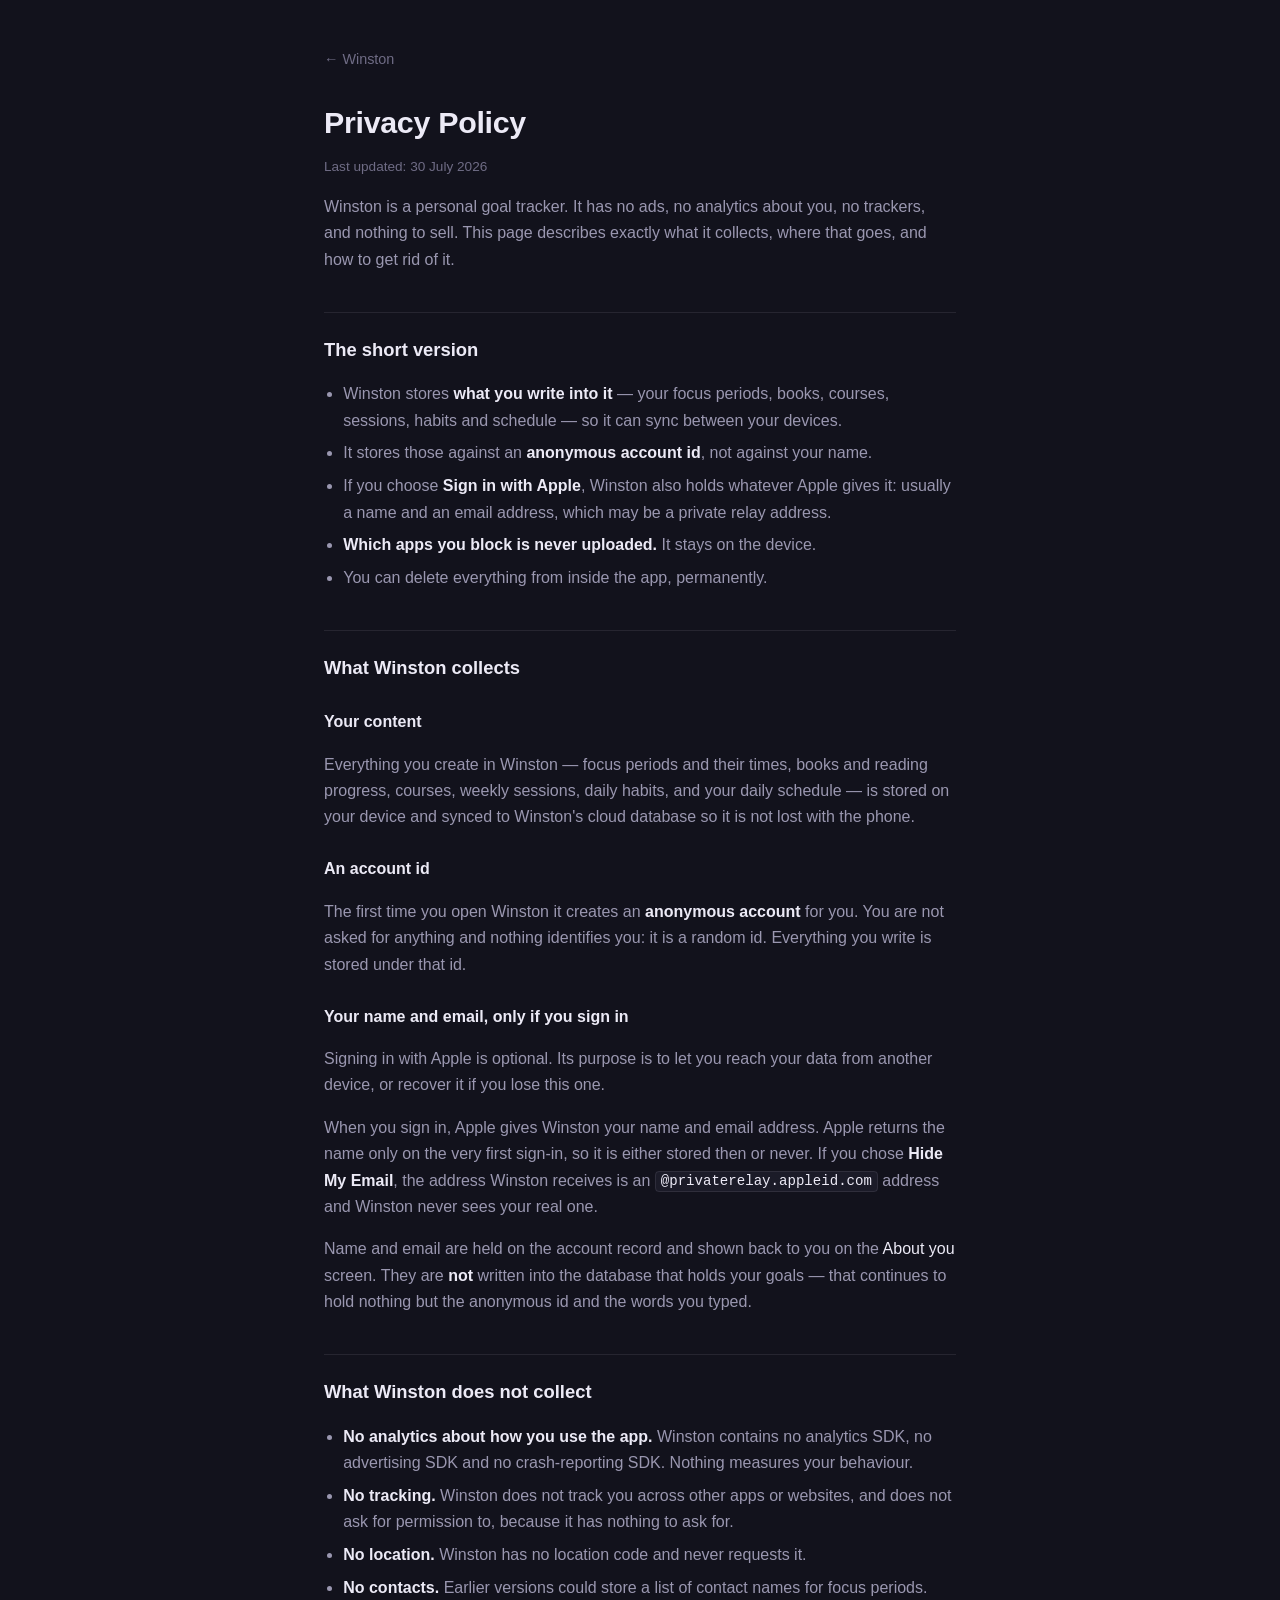
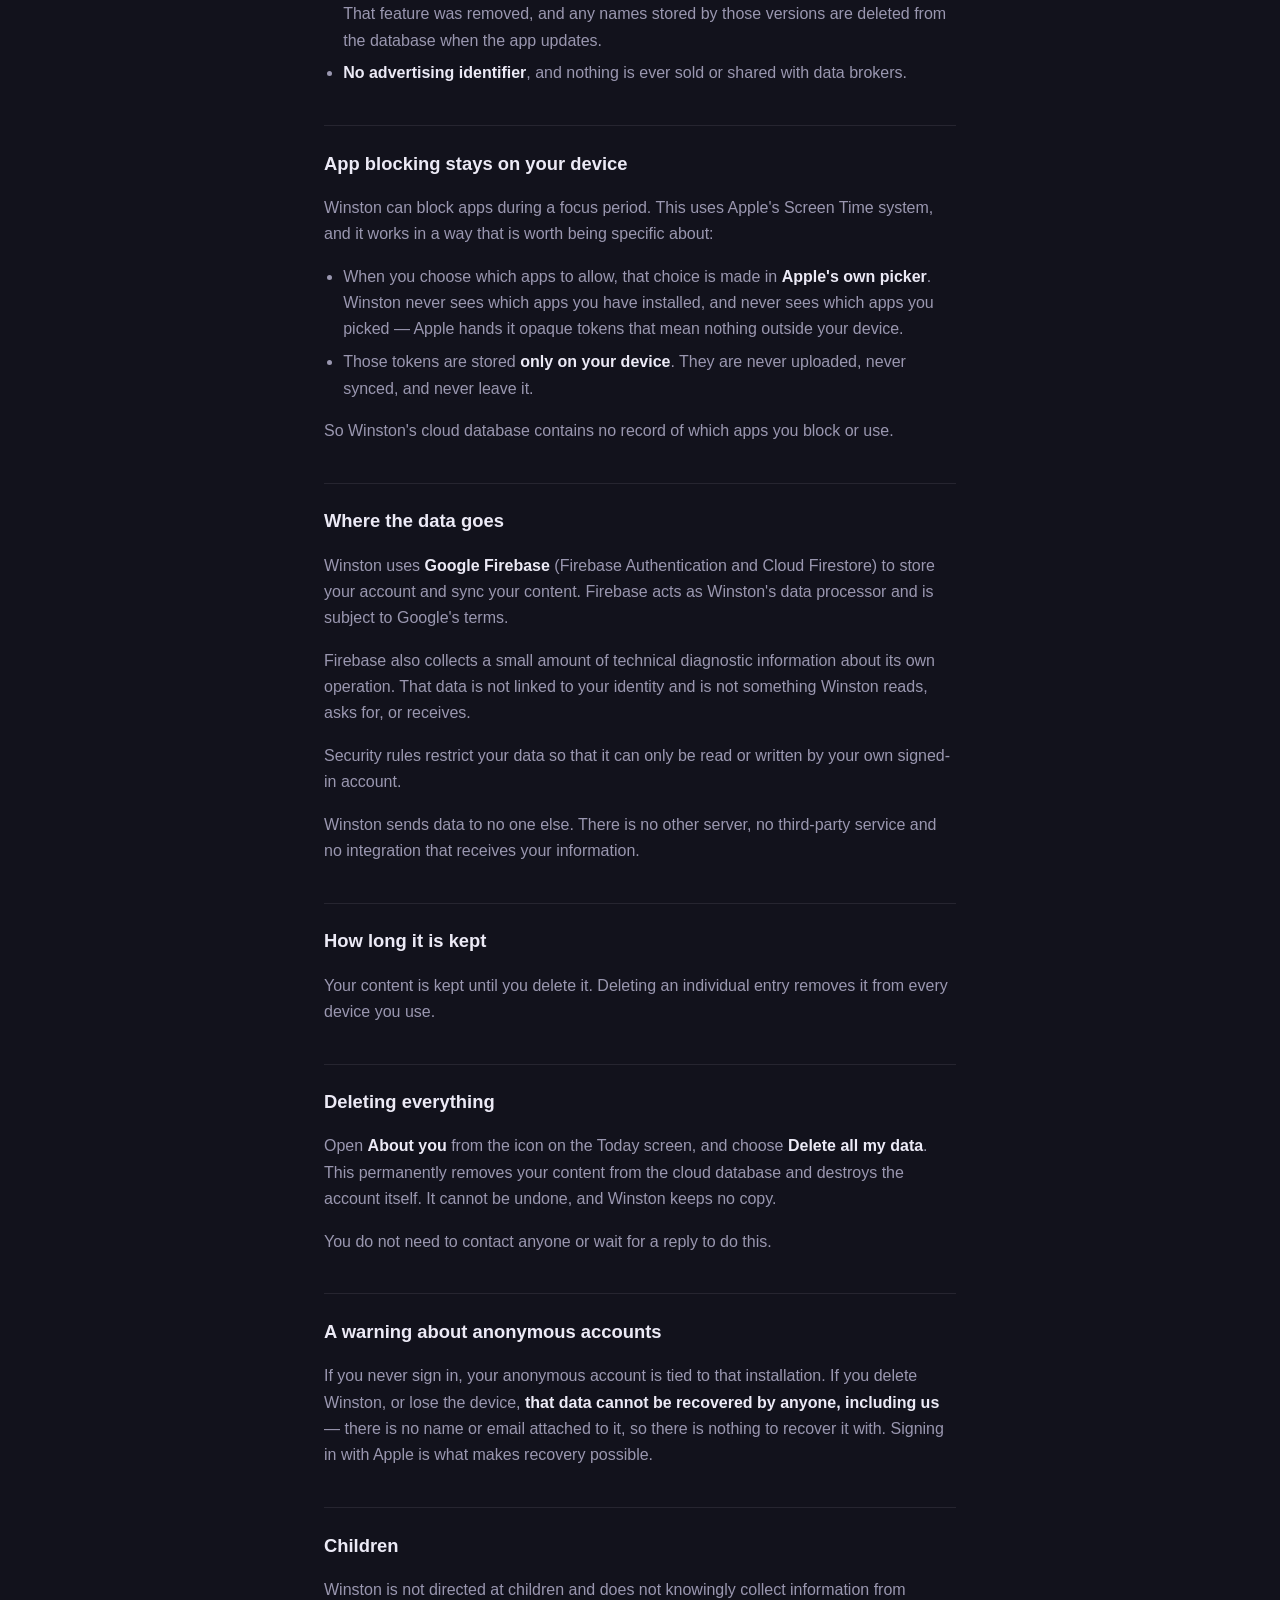
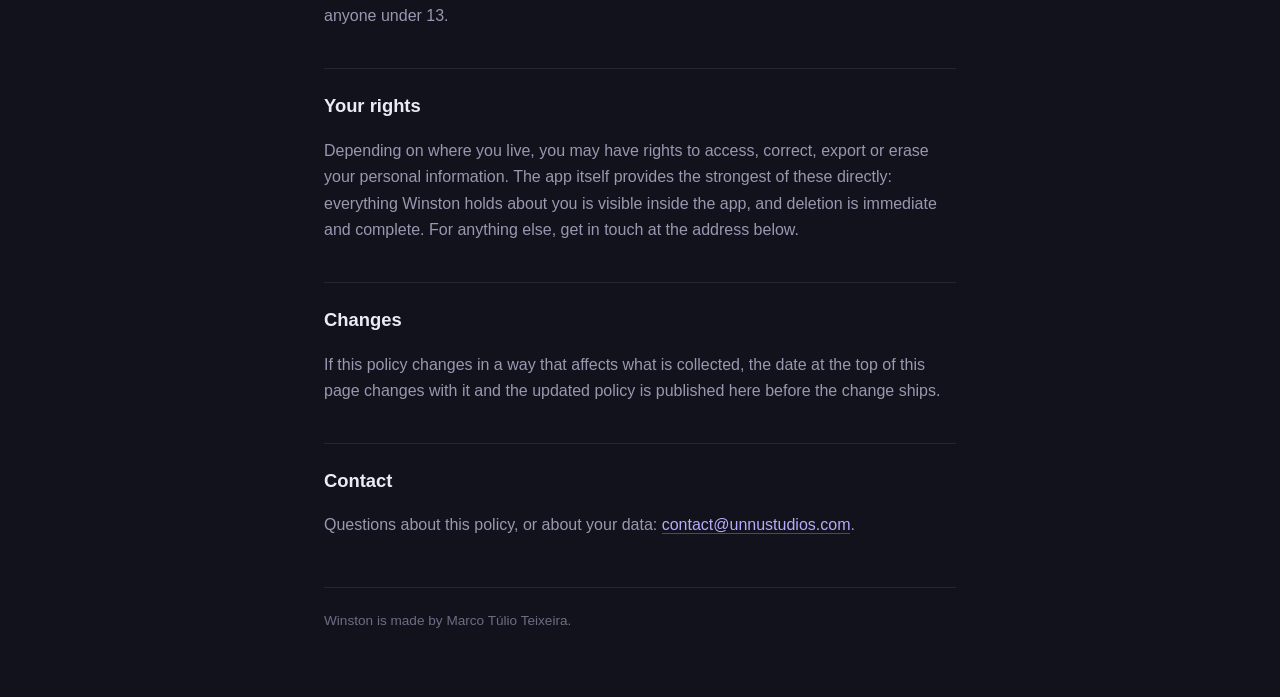
==== privacy.html @ 23556295 "Add the privacy policy and support page The two URLs App Store Connect requires: a privacy policy, w" ====
<!DOCTYPE html>
<html lang="en">
<head>
<meta charset="utf-8">
<meta name="viewport" content="width=device-width, initial-scale=1">
<title>Winston — Privacy Policy</title>
<link rel="stylesheet" href="style.css">
</head>
<body>
<main>

<p class="back"><a href="index.html">← Winston</a></p>

<h1>Privacy Policy</h1>
<p class="meta">Last updated: 30 July 2026</p>

<p>Winston is a personal goal tracker. It has no ads, no analytics about you, no trackers,
and nothing to sell. This page describes exactly what it collects, where that goes, and how
to get rid of it.</p>

<h2>The short version</h2>
<ul>
  <li>Winston stores <strong>what you write into it</strong> — your focus periods, books,
      courses, sessions, habits and schedule — so it can sync between your devices.</li>
  <li>It stores those against an <strong>anonymous account id</strong>, not against your name.</li>
  <li>If you choose <strong>Sign in with Apple</strong>, Winston also holds whatever Apple
      gives it: usually a name and an email address, which may be a private relay address.</li>
  <li><strong>Which apps you block is never uploaded.</strong> It stays on the device.</li>
  <li>You can delete everything from inside the app, permanently.</li>
</ul>

<h2>What Winston collects</h2>

<h3>Your content</h3>
<p>Everything you create in Winston — focus periods and their times, books and reading
progress, courses, weekly sessions, daily habits, and your daily schedule — is stored on
your device and synced to Winston's cloud database so it is not lost with the phone.</p>

<h3>An account id</h3>
<p>The first time you open Winston it creates an <strong>anonymous account</strong> for you.
You are not asked for anything and nothing identifies you: it is a random id. Everything you
write is stored under that id.</p>

<h3>Your name and email, only if you sign in</h3>
<p>Signing in with Apple is optional. Its purpose is to let you reach your data from another
device, or recover it if you lose this one.</p>
<p>When you sign in, Apple gives Winston your name and email address. Apple returns the name
only on the very first sign-in, so it is either stored then or never. If you chose
<strong>Hide My Email</strong>, the address Winston receives is an
<code>@privaterelay.appleid.com</code> address and Winston never sees your real one.</p>
<p>Name and email are held on the account record and shown back to you on the
<em>About you</em> screen. They are <strong>not</strong> written into the database that holds
your goals — that continues to hold nothing but the anonymous id and the words you typed.</p>

<h2>What Winston does not collect</h2>
<ul>
  <li><strong>No analytics about how you use the app.</strong> Winston contains no analytics
      SDK, no advertising SDK and no crash-reporting SDK. Nothing measures your behaviour.</li>
  <li><strong>No tracking.</strong> Winston does not track you across other apps or websites,
      and does not ask for permission to, because it has nothing to ask for.</li>
  <li><strong>No location.</strong> Winston has no location code and never requests it.</li>
  <li><strong>No contacts.</strong> Earlier versions could store a list of contact names for
      focus periods. That feature was removed, and any names stored by those versions are
      deleted from the database when the app updates.</li>
  <li><strong>No advertising identifier</strong>, and nothing is ever sold or shared with
      data brokers.</li>
</ul>

<h2>App blocking stays on your device</h2>
<p>Winston can block apps during a focus period. This uses Apple's Screen Time system, and
it works in a way that is worth being specific about:</p>
<ul>
  <li>When you choose which apps to allow, that choice is made in <strong>Apple's own
      picker</strong>. Winston never sees which apps you have installed, and never sees which
      apps you picked — Apple hands it opaque tokens that mean nothing outside your device.</li>
  <li>Those tokens are stored <strong>only on your device</strong>. They are never uploaded,
      never synced, and never leave it.</li>
</ul>
<p>So Winston's cloud database contains no record of which apps you block or use.</p>

<h2>Where the data goes</h2>
<p>Winston uses <strong>Google Firebase</strong> (Firebase Authentication and Cloud Firestore)
to store your account and sync your content. Firebase acts as Winston's data processor and is
subject to Google's terms.</p>
<p>Firebase also collects a small amount of technical diagnostic information about its own
operation. That data is not linked to your identity and is not something Winston reads, asks
for, or receives.</p>
<p>Security rules restrict your data so that it can only be read or written by your own
signed-in account.</p>
<p>Winston sends data to no one else. There is no other server, no third-party service and no
integration that receives your information.</p>

<h2>How long it is kept</h2>
<p>Your content is kept until you delete it. Deleting an individual entry removes it from
every device you use.</p>

<h2>Deleting everything</h2>
<p>Open <strong>About you</strong> from the icon on the Today screen, and choose
<strong>Delete all my data</strong>. This permanently removes your content from the cloud
database and destroys the account itself. It cannot be undone, and Winston keeps no copy.</p>
<p>You do not need to contact anyone or wait for a reply to do this.</p>

<h2>A warning about anonymous accounts</h2>
<p>If you never sign in, your anonymous account is tied to that installation. If you delete
Winston, or lose the device, <strong>that data cannot be recovered by anyone, including
us</strong> — there is no name or email attached to it, so there is nothing to recover it
with. Signing in with Apple is what makes recovery possible.</p>

<h2>Children</h2>
<p>Winston is not directed at children and does not knowingly collect information from
anyone under 13.</p>

<h2>Your rights</h2>
<p>Depending on where you live, you may have rights to access, correct, export or erase your
personal information. The app itself provides the strongest of these directly: everything
Winston holds about you is visible inside the app, and deletion is immediate and complete.
For anything else, get in touch at the address below.</p>

<h2>Changes</h2>
<p>If this policy changes in a way that affects what is collected, the date at the top of this
page changes with it and the updated policy is published here before the change ships.</p>

<h2>Contact</h2>
<p>Questions about this policy, or about your data:
<a href="mailto:contact@unnustudios.com">contact@unnustudios.com</a>.</p>

<footer>
  <p>Winston is made by Marco Túlio Teixeira.</p>
</footer>

</main>
</body>
</html>
---- style.css ----
/* Deliberately one small stylesheet with no build step, no framework and no fonts to fetch:
   these two pages exist to be read and to load from anywhere, including a reviewer's browser
   on a bad connection. Colours follow the app's own palette. */

:root {
  --bg: #12121c;
  --surface: #1b1b28;
  --text: #eceaf6;
  --muted: #9a97b0;
  --dim: #6f6c85;
  --accent: #b5abfc;
  --border: rgba(236, 234, 246, 0.09);
}

* { box-sizing: border-box; }

body {
  margin: 0;
  background: var(--bg);
  color: var(--text);
  font: 16px/1.65 -apple-system, BlinkMacSystemFont, "Segoe UI", Roboto, Helvetica, Arial, sans-serif;
  -webkit-text-size-adjust: 100%;
}

main {
  max-width: 42rem;
  margin: 0 auto;
  padding: 3rem 1.25rem 4rem;
}

h1 {
  font-size: 1.9rem;
  font-weight: 600;
  letter-spacing: -0.01em;
  margin: 0 0 0.5rem;
}

h2 {
  font-size: 1.15rem;
  font-weight: 600;
  margin: 2.4rem 0 0.6rem;
  padding-top: 1.4rem;
  border-top: 1px solid var(--border);
}

h3 {
  font-size: 1rem;
  font-weight: 600;
  margin: 1.6rem 0 0.4rem;
  color: var(--text);
}

p, li { color: var(--muted); }
li { margin-bottom: 0.4rem; }
ul { padding-left: 1.2rem; }

strong { color: var(--text); font-weight: 600; }
em { color: var(--text); font-style: normal; }

a { color: var(--accent); text-decoration: none; border-bottom: 1px solid rgba(181, 171, 252, 0.35); }
a:hover { border-bottom-color: var(--accent); }

code {
  background: var(--surface);
  border: 1px solid var(--border);
  border-radius: 4px;
  padding: 0.1em 0.35em;
  font-size: 0.88em;
  color: var(--text);
}

.lead { font-size: 1.05rem; color: var(--muted); margin-bottom: 0.5rem; }
.meta { color: var(--dim); font-size: 0.85rem; margin-top: 0; }
.back { margin: 0 0 1.6rem; font-size: 0.9rem; }
.back a { border-bottom: none; color: var(--dim); }
.back a:hover { color: var(--accent); }

footer {
  margin-top: 3rem;
  padding-top: 1.4rem;
  border-top: 1px solid var(--border);
}
footer p { color: var(--dim); font-size: 0.85rem; margin: 0; }
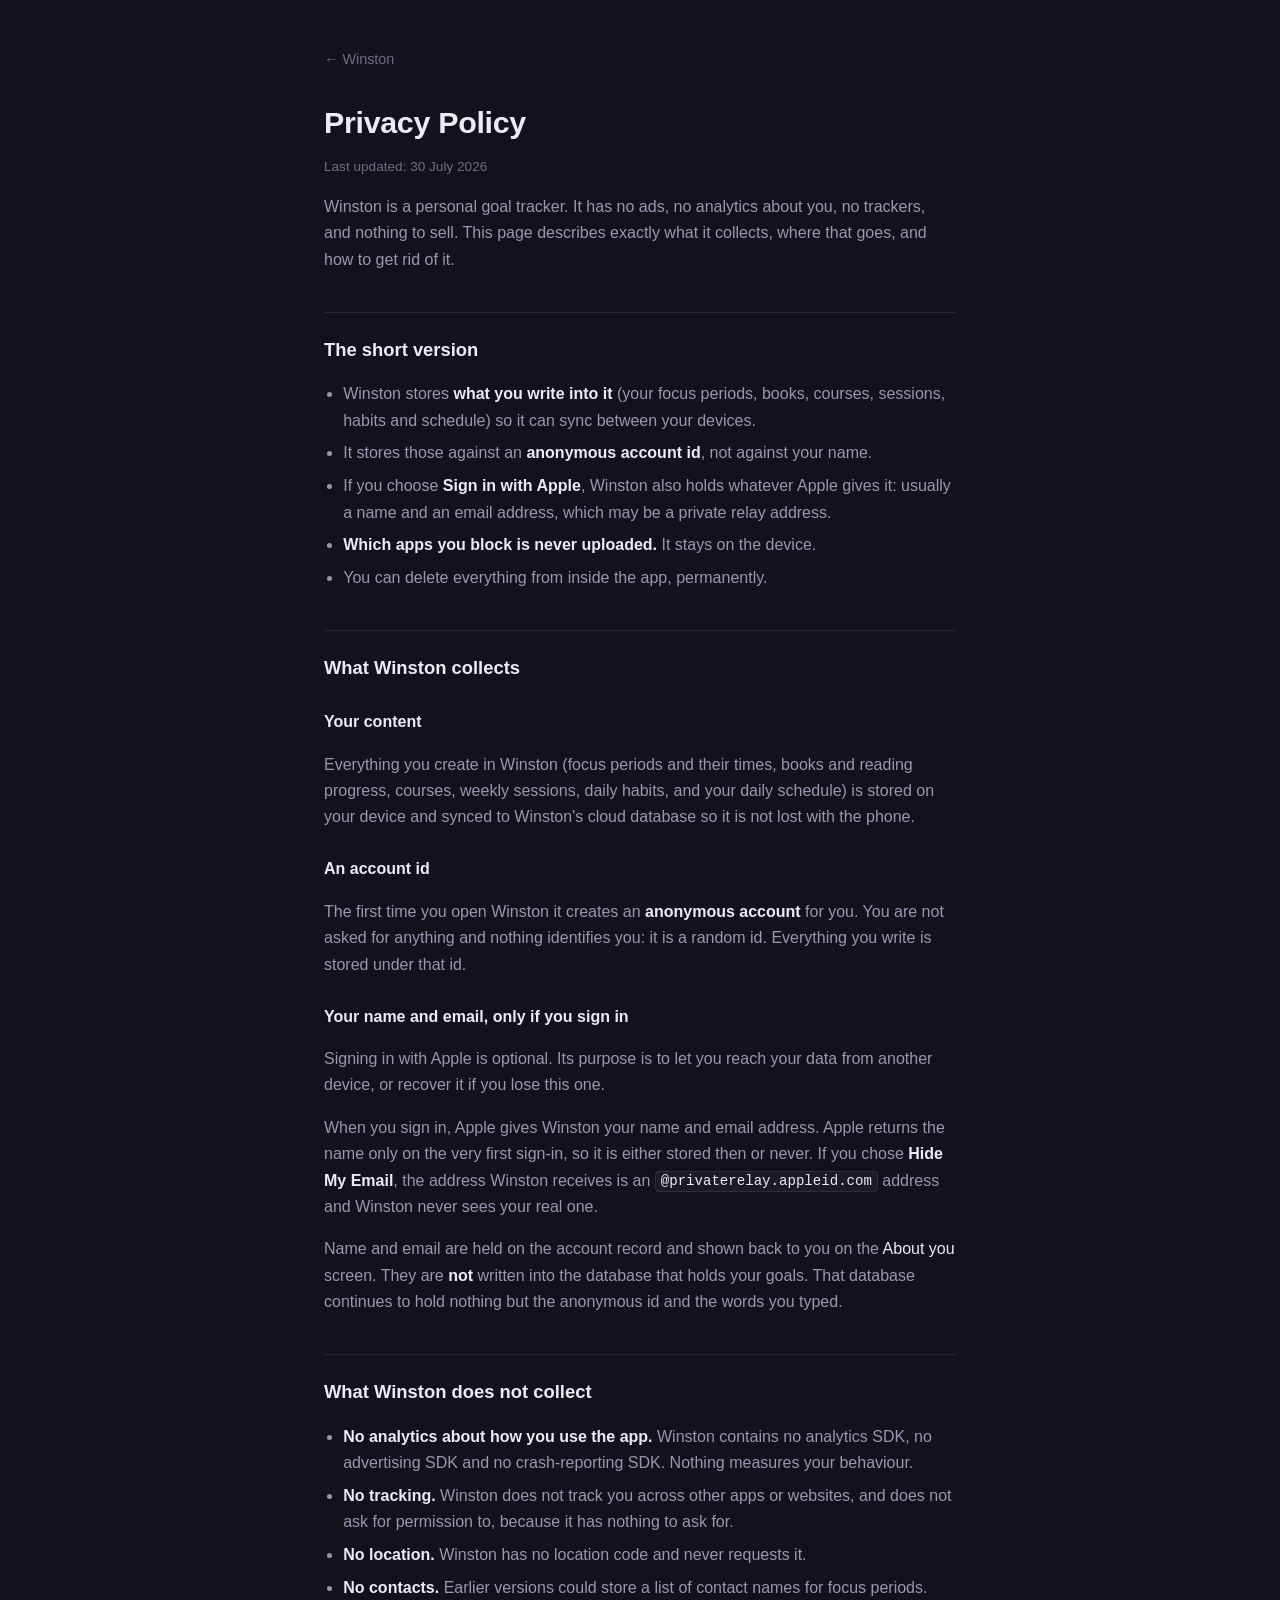
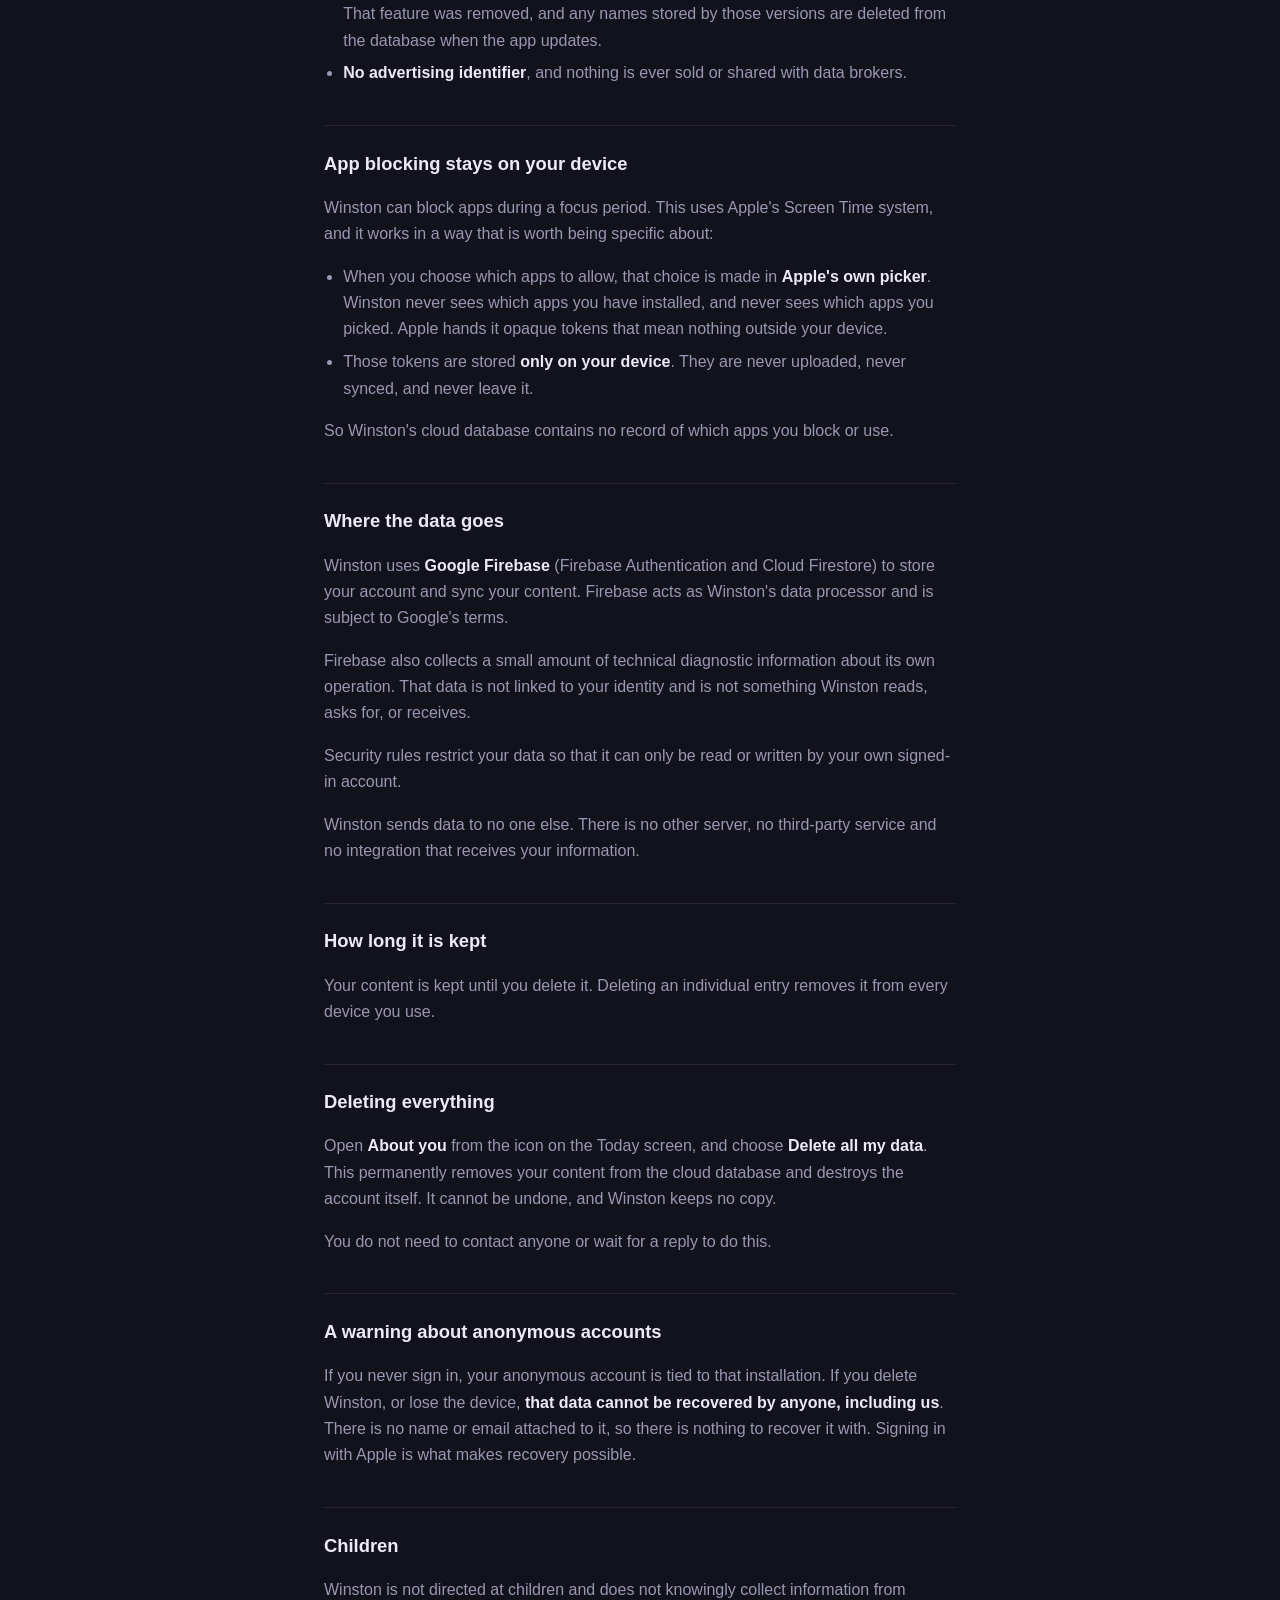
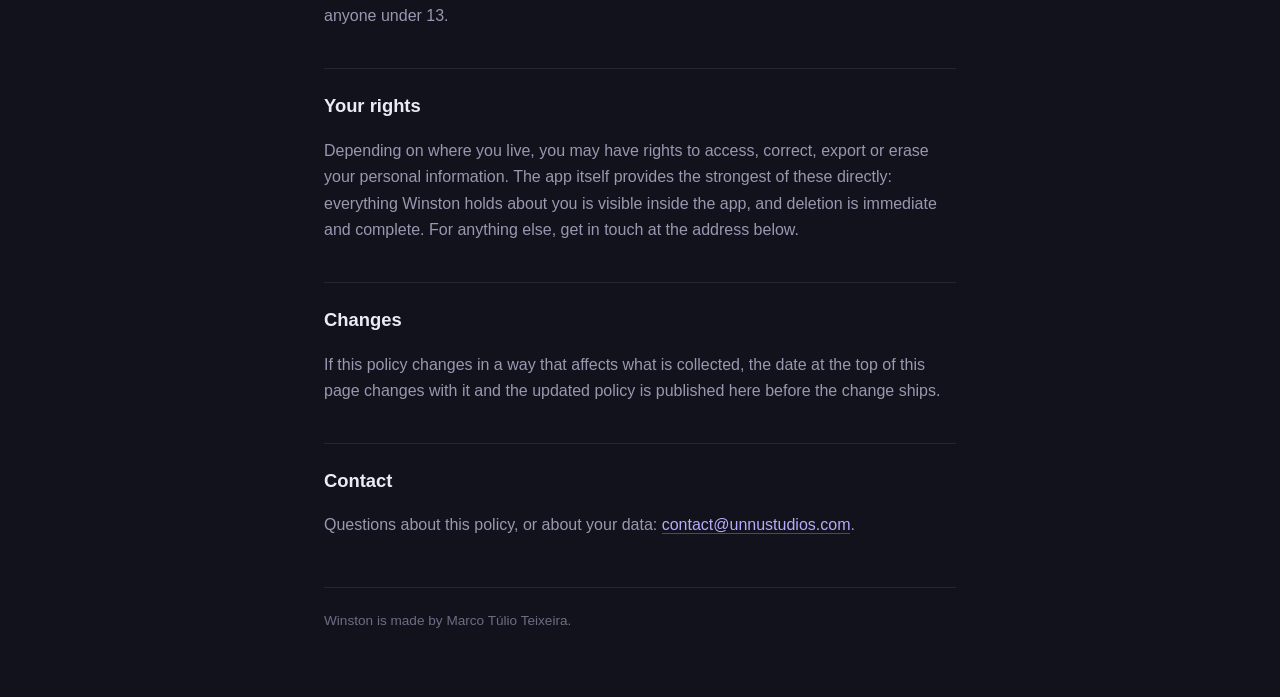
==== commit 73bb21c9: "Remove em and en dashes from the public pages Rewrites every long dash in the support page, the priv" ====
--- a/privacy.html
+++ b/privacy.html
@@ -3,7 +3,7 @@
 <head>
 <meta charset="utf-8">
 <meta name="viewport" content="width=device-width, initial-scale=1">
-<title>Winston — Privacy Policy</title>
+<title>Winston Privacy Policy</title>
 <link rel="stylesheet" href="style.css">
 </head>
 <body>
@@ -20,8 +20,8 @@
 
 <h2>The short version</h2>
 <ul>
-  <li>Winston stores <strong>what you write into it</strong> — your focus periods, books,
-      courses, sessions, habits and schedule — so it can sync between your devices.</li>
+  <li>Winston stores <strong>what you write into it</strong> (your focus periods, books,
+      courses, sessions, habits and schedule) so it can sync between your devices.</li>
   <li>It stores those against an <strong>anonymous account id</strong>, not against your name.</li>
   <li>If you choose <strong>Sign in with Apple</strong>, Winston also holds whatever Apple
       gives it: usually a name and an email address, which may be a private relay address.</li>
@@ -32,8 +32,8 @@
 <h2>What Winston collects</h2>
 
 <h3>Your content</h3>
-<p>Everything you create in Winston — focus periods and their times, books and reading
-progress, courses, weekly sessions, daily habits, and your daily schedule — is stored on
+<p>Everything you create in Winston (focus periods and their times, books and reading
+progress, courses, weekly sessions, daily habits, and your daily schedule) is stored on
 your device and synced to Winston's cloud database so it is not lost with the phone.</p>
 
 <h3>An account id</h3>
@@ -50,7 +50,8 @@
 <code>@privaterelay.appleid.com</code> address and Winston never sees your real one.</p>
 <p>Name and email are held on the account record and shown back to you on the
 <em>About you</em> screen. They are <strong>not</strong> written into the database that holds
-your goals — that continues to hold nothing but the anonymous id and the words you typed.</p>
+your goals. That database continues to hold nothing but the anonymous id and the words you
+typed.</p>
 
 <h2>What Winston does not collect</h2>
 <ul>
@@ -72,7 +73,7 @@
 <ul>
   <li>When you choose which apps to allow, that choice is made in <strong>Apple's own
       picker</strong>. Winston never sees which apps you have installed, and never sees which
-      apps you picked — Apple hands it opaque tokens that mean nothing outside your device.</li>
+      apps you picked. Apple hands it opaque tokens that mean nothing outside your device.</li>
   <li>Those tokens are stored <strong>only on your device</strong>. They are never uploaded,
       never synced, and never leave it.</li>
 </ul>
@@ -103,7 +104,7 @@
 <h2>A warning about anonymous accounts</h2>
 <p>If you never sign in, your anonymous account is tied to that installation. If you delete
 Winston, or lose the device, <strong>that data cannot be recovered by anyone, including
-us</strong> — there is no name or email attached to it, so there is nothing to recover it
+us</strong>. There is no name or email attached to it, so there is nothing to recover it
 with. Signing in with Apple is what makes recovery possible.</p>
 
 <h2>Children</h2>
